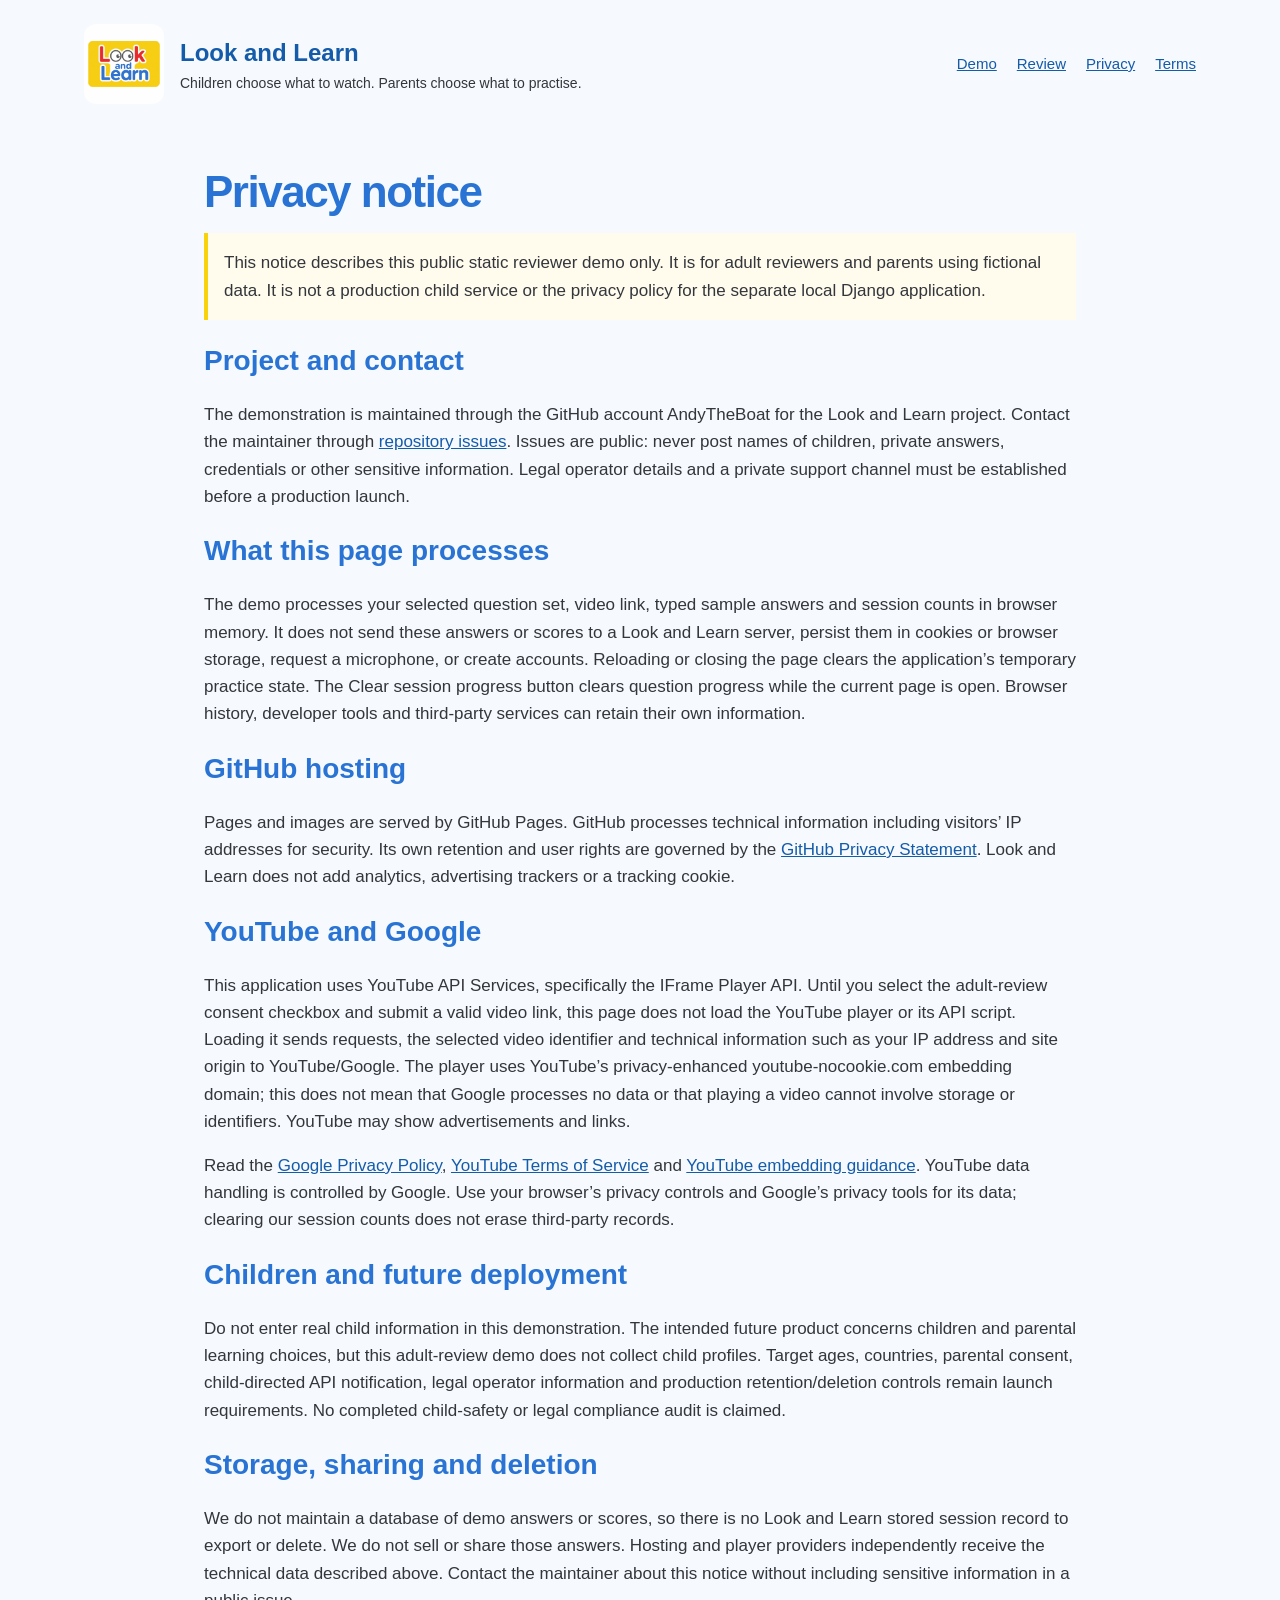
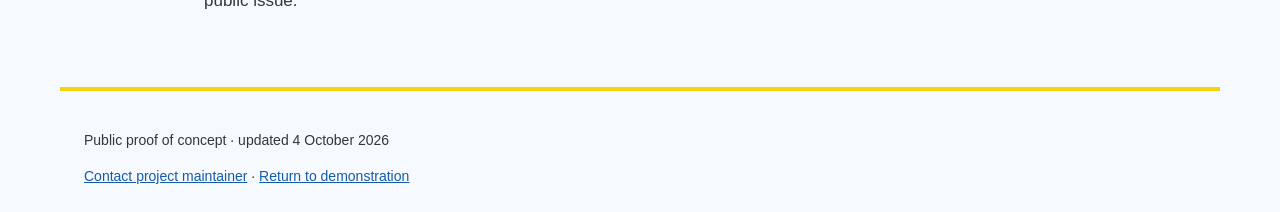
==== privacy.html @ 2f1a284d "Publish branded independent-question reviewer demonstration" ====
<!doctype html><html lang="en"><head><meta charset="utf-8"><meta name="viewport" content="width=device-width,initial-scale=1"><meta name="referrer" content="strict-origin-when-cross-origin"><title>Privacy notice — Look and Learn</title><link rel="stylesheet" href="style.css"></head><body><header class="wrap"><a class="identity" href="index.html"><img src="assets/logo.png" alt="Look and Learn" width="80" height="80"><span>Look and Learn<small>Children choose what to watch. Parents choose what to practise.</small></span></a><nav><a href="index.html#demo">Demo</a><a href="review.html">Review</a><a href="privacy.html">Privacy</a><a href="terms.html">Terms</a></nav></header><main class="wrap prose"><h1>Privacy notice</h1>
<p class="notice">This notice describes this public static reviewer demo only. It is for adult reviewers and parents using fictional data. It is not a production child service or the privacy policy for the separate local Django application.</p>
<h2>Project and contact</h2><p>The demonstration is maintained through the GitHub account AndyTheBoat for the Look and Learn project. Contact the maintainer through <a href="https://github.com/AndyTheBoat/LookandLearn.github.io/issues">repository issues</a>. Issues are public: never post names of children, private answers, credentials or other sensitive information. Legal operator details and a private support channel must be established before a production launch.</p>
<h2>What this page processes</h2><p>The demo processes your selected question set, video link, typed sample answers and session counts in browser memory. It does not send these answers or scores to a Look and Learn server, persist them in cookies or browser storage, request a microphone, or create accounts. Reloading or closing the page clears the application’s temporary practice state. The Clear session progress button clears question progress while the current page is open. Browser history, developer tools and third-party services can retain their own information.</p>
<h2>GitHub hosting</h2><p>Pages and images are served by GitHub Pages. GitHub processes technical information including visitors’ IP addresses for security. Its own retention and user rights are governed by the <a href="https://docs.github.com/en/site-policy/privacy-policies/github-general-privacy-statement">GitHub Privacy Statement</a>. Look and Learn does not add analytics, advertising trackers or a tracking cookie.</p>
<h2>YouTube and Google</h2><p>This application uses YouTube API Services, specifically the IFrame Player API. Until you select the adult-review consent checkbox and submit a valid video link, this page does not load the YouTube player or its API script. Loading it sends requests, the selected video identifier and technical information such as your IP address and site origin to YouTube/Google. The player uses YouTube’s privacy-enhanced youtube-nocookie.com embedding domain; this does not mean that Google processes no data or that playing a video cannot involve storage or identifiers. YouTube may show advertisements and links.</p><p>Read the <a href="https://policies.google.com/privacy">Google Privacy Policy</a>, <a href="https://www.youtube.com/t/terms">YouTube Terms of Service</a> and <a href="https://support.google.com/youtube/answer/171780">YouTube embedding guidance</a>. YouTube data handling is controlled by Google. Use your browser’s privacy controls and Google’s privacy tools for its data; clearing our session counts does not erase third-party records.</p>
<h2>Children and future deployment</h2><p>Do not enter real child information in this demonstration. The intended future product concerns children and parental learning choices, but this adult-review demo does not collect child profiles. Target ages, countries, parental consent, child-directed API notification, legal operator information and production retention/deletion controls remain launch requirements. No completed child-safety or legal compliance audit is claimed.</p>
<h2>Storage, sharing and deletion</h2><p>We do not maintain a database of demo answers or scores, so there is no Look and Learn stored session record to export or delete. We do not sell or share those answers. Hosting and player providers independently receive the technical data described above. Contact the maintainer about this notice without including sensitive information in a public issue.</p>
</main><footer class="wrap"><p>Public proof of concept · updated 4 October 2026</p><a href="https://github.com/AndyTheBoat/LookandLearn.github.io/issues">Contact project maintainer</a> · <a href="index.html">Return to demonstration</a></footer></body></html>
---- style.css ----
:root{--blue:#2873d3;--yellow:#f8d20b;--red:#ec2527;--ink:#33363b;--line:#d7e2ef}*{box-sizing:border-box}html{scroll-behavior:smooth}body{margin:0;background:#f6f9fd;color:var(--ink);font:17px/1.6 'Trebuchet MS',Arial,sans-serif}.wrap{max-width:1160px;margin:auto;padding:24px}header{display:flex;align-items:center;justify-content:space-between;gap:24px}.identity{display:flex;align-items:center;gap:16px;text-decoration:none;font-weight:bold;font-size:24px}.identity img{object-fit:contain;border-radius:12px}.identity small{display:block;font-size:14px;font-weight:normal;color:var(--ink)}a{color:#145baa}nav,footer div{display:flex;gap:20px;flex-wrap:wrap}nav a{font-size:15px}.hero{padding:36px 0 28px;max-width:880px}h1{font-size:clamp(36px,5.5vw,66px);line-height:1.1;letter-spacing:-1.5px;margin:16px 0;color:var(--blue)}h2{font-size:28px;line-height:1.25;color:var(--blue)}h3{line-height:1.3}.eyebrow{text-transform:uppercase;font-size:12px;letter-spacing:1.4px;font-weight:bold;color:#5b6270}.button,button{display:inline-block;border:0;border-radius:9px;background:var(--blue);color:white;padding:12px 18px;font:700 15px 'Trebuchet MS',sans-serif;cursor:pointer;text-decoration:none}.secondary{background:var(--yellow);color:var(--ink)}button:disabled{opacity:.5;cursor:default}.flow{display:flex;gap:12px;align-items:center;flex-wrap:wrap;margin:14px 0 32px}.flow span{background:white;border:1px solid var(--line);border-radius:8px;padding:12px 16px}.panel{padding:28px;background:white;border:1px solid var(--line);border-radius:16px;margin:24px 0}.columns{display:grid;grid-template-columns:1fr 1fr;gap:24px;margin:24px 0}label{display:block;font-weight:bold;margin-bottom:8px}input[type=text],select{width:100%;padding:12px;border:1px solid #9daec3;border-radius:8px;background:white;font:inherit;color:var(--ink)}.input-row{display:flex;gap:12px}.input-row input{flex:1;min-width:0}.hint{font-size:14px;color:#576170}.consent{font-size:14px;font-weight:normal}.consent input{margin-right:8px}.learning-grid{display:grid;grid-template-columns:minmax(0,1.6fr) minmax(260px,1fr);gap:24px;margin-top:24px}#player-shell{width:100%;aspect-ratio:16/9;min-height:200px;background:#edf3fa;display:grid;place-items:center}#player{width:100%;height:100%;min-height:200px;border:0}#player p{text-align:center;margin-top:60px}.practice{padding:20px;background:#fffbed;border:1px solid #efdea0;border-radius:12px}.practice button,.practice input{margin-top:12px}#feedback{font-weight:bold}footer{font-size:14px;border-top:4px solid var(--yellow);margin-top:32px!important}footer div{margin-top:12px}.prose{max-width:920px}.prose h1{font-size:44px}.notice{background:#fffbed;border-left:4px solid var(--yellow);padding:16px}table{border-collapse:collapse;width:100%;font-size:15px}th,td{text-align:left;border-bottom:1px solid var(--line);padding:10px}svg{width:100%;height:auto}.architecture{overflow:auto}.architecture svg{min-width:650px}:focus-visible{outline:3px solid var(--blue);outline-offset:3px}[hidden]{display:none!important}@media(max-width:800px){header{align-items:flex-start;flex-direction:column}.learning-grid,.columns{grid-template-columns:1fr}.panel{padding:18px}.wrap{padding:18px}.input-row{flex-direction:column}.identity{font-size:20px}.identity img{width:66px;height:66px}.identity small{max-width:280px}nav{gap:16px}h1{letter-spacing:-.7px}}
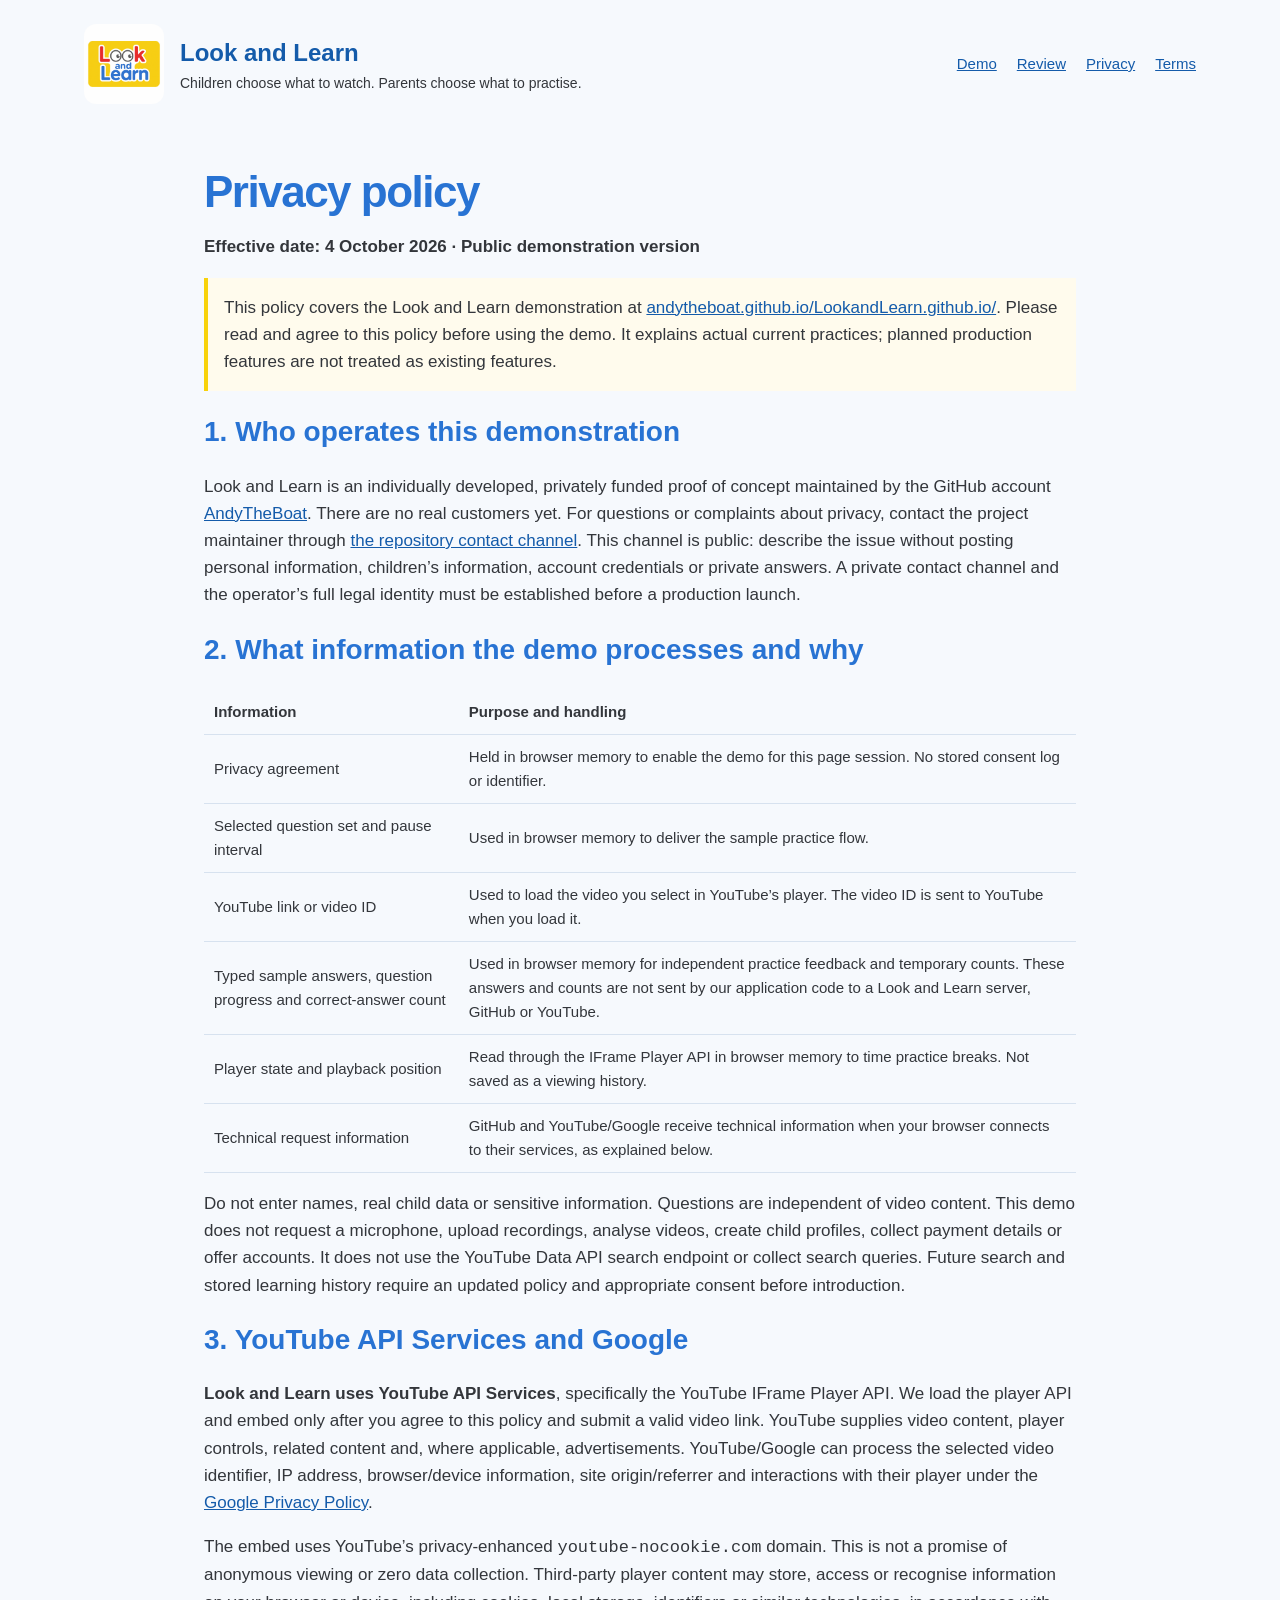
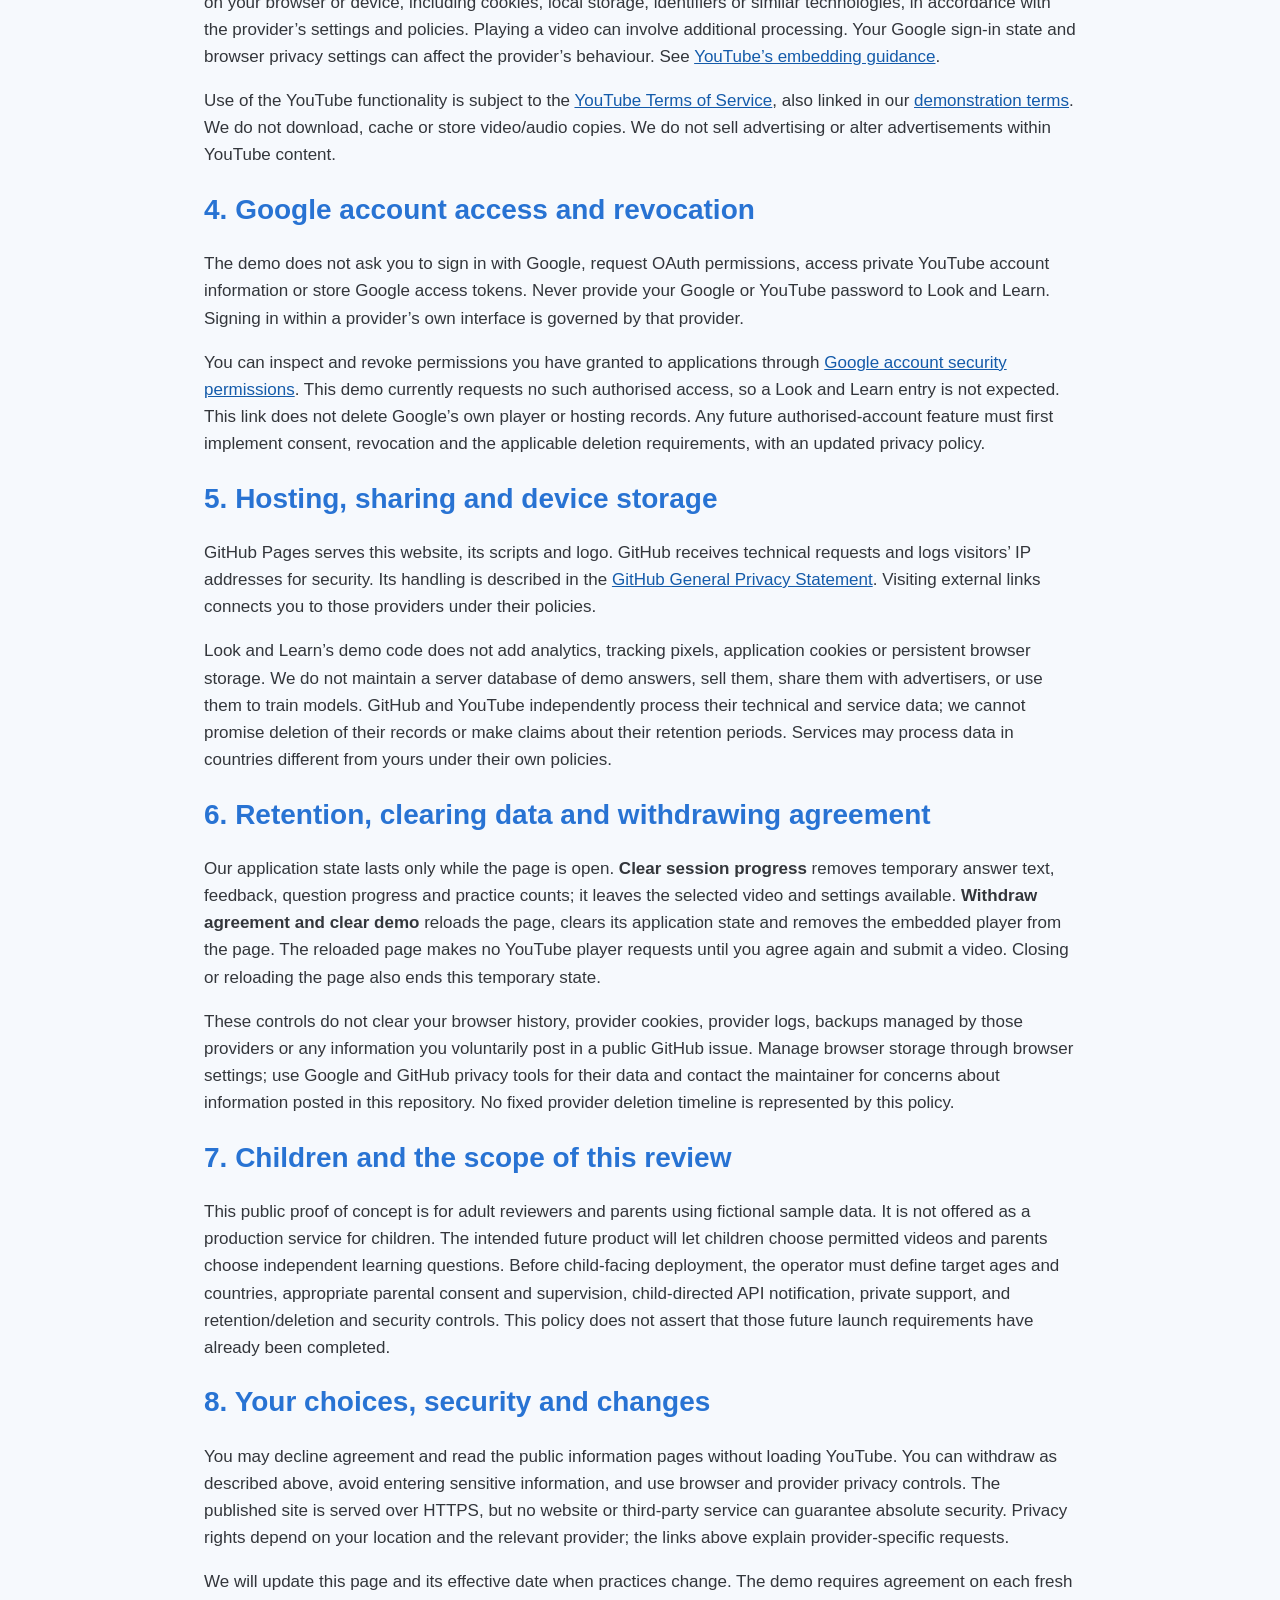
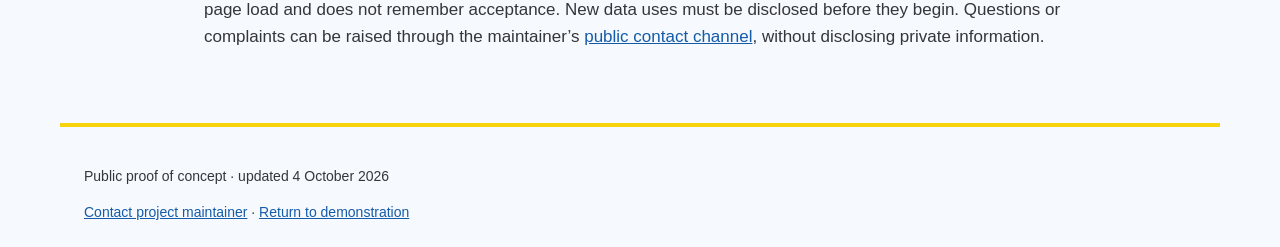
==== commit b960b668: "Clarify privacy practices and require session-only privacy agreement" ====
--- a/privacy.html
+++ b/privacy.html
@@ -1,9 +1,17 @@
-<!doctype html><html lang="en"><head><meta charset="utf-8"><meta name="viewport" content="width=device-width,initial-scale=1"><meta name="referrer" content="strict-origin-when-cross-origin"><title>Privacy notice — Look and Learn</title><link rel="stylesheet" href="style.css"></head><body><header class="wrap"><a class="identity" href="index.html"><img src="assets/logo.png" alt="Look and Learn" width="80" height="80"><span>Look and Learn<small>Children choose what to watch. Parents choose what to practise.</small></span></a><nav><a href="index.html#demo">Demo</a><a href="review.html">Review</a><a href="privacy.html">Privacy</a><a href="terms.html">Terms</a></nav></header><main class="wrap prose"><h1>Privacy notice</h1>
-<p class="notice">This notice describes this public static reviewer demo only. It is for adult reviewers and parents using fictional data. It is not a production child service or the privacy policy for the separate local Django application.</p>
-<h2>Project and contact</h2><p>The demonstration is maintained through the GitHub account AndyTheBoat for the Look and Learn project. Contact the maintainer through <a href="https://github.com/AndyTheBoat/LookandLearn.github.io/issues">repository issues</a>. Issues are public: never post names of children, private answers, credentials or other sensitive information. Legal operator details and a private support channel must be established before a production launch.</p>
-<h2>What this page processes</h2><p>The demo processes your selected question set, video link, typed sample answers and session counts in browser memory. It does not send these answers or scores to a Look and Learn server, persist them in cookies or browser storage, request a microphone, or create accounts. Reloading or closing the page clears the application’s temporary practice state. The Clear session progress button clears question progress while the current page is open. Browser history, developer tools and third-party services can retain their own information.</p>
-<h2>GitHub hosting</h2><p>Pages and images are served by GitHub Pages. GitHub processes technical information including visitors’ IP addresses for security. Its own retention and user rights are governed by the <a href="https://docs.github.com/en/site-policy/privacy-policies/github-general-privacy-statement">GitHub Privacy Statement</a>. Look and Learn does not add analytics, advertising trackers or a tracking cookie.</p>
-<h2>YouTube and Google</h2><p>This application uses YouTube API Services, specifically the IFrame Player API. Until you select the adult-review consent checkbox and submit a valid video link, this page does not load the YouTube player or its API script. Loading it sends requests, the selected video identifier and technical information such as your IP address and site origin to YouTube/Google. The player uses YouTube’s privacy-enhanced youtube-nocookie.com embedding domain; this does not mean that Google processes no data or that playing a video cannot involve storage or identifiers. YouTube may show advertisements and links.</p><p>Read the <a href="https://policies.google.com/privacy">Google Privacy Policy</a>, <a href="https://www.youtube.com/t/terms">YouTube Terms of Service</a> and <a href="https://support.google.com/youtube/answer/171780">YouTube embedding guidance</a>. YouTube data handling is controlled by Google. Use your browser’s privacy controls and Google’s privacy tools for its data; clearing our session counts does not erase third-party records.</p>
-<h2>Children and future deployment</h2><p>Do not enter real child information in this demonstration. The intended future product concerns children and parental learning choices, but this adult-review demo does not collect child profiles. Target ages, countries, parental consent, child-directed API notification, legal operator information and production retention/deletion controls remain launch requirements. No completed child-safety or legal compliance audit is claimed.</p>
-<h2>Storage, sharing and deletion</h2><p>We do not maintain a database of demo answers or scores, so there is no Look and Learn stored session record to export or delete. We do not sell or share those answers. Hosting and player providers independently receive the technical data described above. Contact the maintainer about this notice without including sensitive information in a public issue.</p>
-</main><footer class="wrap"><p>Public proof of concept · updated 4 October 2026</p><a href="https://github.com/AndyTheBoat/LookandLearn.github.io/issues">Contact project maintainer</a> · <a href="index.html">Return to demonstration</a></footer></body></html>+<!doctype html><html lang="en"><head><meta charset="utf-8"><meta name="viewport" content="width=device-width,initial-scale=1"><meta name="referrer" content="strict-origin-when-cross-origin"><title>Privacy notice — Look and Learn</title><link rel="stylesheet" href="style.css"></head><body><header class="wrap"><a class="identity" href="index.html"><img src="assets/logo.png" alt="Look and Learn" width="80" height="80"><span>Look and Learn<small>Children choose what to watch. Parents choose what to practise.</small></span></a><nav><a href="index.html#demo">Demo</a><a href="review.html">Review</a><a href="privacy.html">Privacy</a><a href="terms.html">Terms</a></nav></header><main class="wrap prose"><h1>Privacy policy</h1><p><strong>Effective date: 4 October 2026 · Public demonstration version</strong></p>
+<p class="notice">This policy covers the Look and Learn demonstration at <a href="https://andytheboat.github.io/LookandLearn.github.io/">andytheboat.github.io/LookandLearn.github.io/</a>. Please read and agree to this policy before using the demo. It explains actual current practices; planned production features are not treated as existing features.</p>
+<h2>1. Who operates this demonstration</h2><p>Look and Learn is an individually developed, privately funded proof of concept maintained by the GitHub account <a href="https://github.com/AndyTheBoat">AndyTheBoat</a>. There are no real customers yet. For questions or complaints about privacy, contact the project maintainer through <a href="https://github.com/AndyTheBoat/LookandLearn.github.io/issues">the repository contact channel</a>. This channel is public: describe the issue without posting personal information, children’s information, account credentials or private answers. A private contact channel and the operator’s full legal identity must be established before a production launch.</p>
+<h2>2. What information the demo processes and why</h2><table><thead><tr><th>Information</th><th>Purpose and handling</th></tr></thead><tbody><tr><td>Privacy agreement</td><td>Held in browser memory to enable the demo for this page session. No stored consent log or identifier.</td></tr><tr><td>Selected question set and pause interval</td><td>Used in browser memory to deliver the sample practice flow.</td></tr><tr><td>YouTube link or video ID</td><td>Used to load the video you select in YouTube’s player. The video ID is sent to YouTube when you load it.</td></tr><tr><td>Typed sample answers, question progress and correct-answer count</td><td>Used in browser memory for independent practice feedback and temporary counts. These answers and counts are not sent by our application code to a Look and Learn server, GitHub or YouTube.</td></tr><tr><td>Player state and playback position</td><td>Read through the IFrame Player API in browser memory to time practice breaks. Not saved as a viewing history.</td></tr><tr><td>Technical request information</td><td>GitHub and YouTube/Google receive technical information when your browser connects to their services, as explained below.</td></tr></tbody></table>
+<p>Do not enter names, real child data or sensitive information. Questions are independent of video content. This demo does not request a microphone, upload recordings, analyse videos, create child profiles, collect payment details or offer accounts. It does not use the YouTube Data API search endpoint or collect search queries. Future search and stored learning history require an updated policy and appropriate consent before introduction.</p>
+<h2>3. YouTube API Services and Google</h2><p><strong>Look and Learn uses YouTube API Services</strong>, specifically the YouTube IFrame Player API. We load the player API and embed only after you agree to this policy and submit a valid video link. YouTube supplies video content, player controls, related content and, where applicable, advertisements. YouTube/Google can process the selected video identifier, IP address, browser/device information, site origin/referrer and interactions with their player under the <a href="https://policies.google.com/privacy">Google Privacy Policy</a>.</p>
+<p>The embed uses YouTube’s privacy-enhanced <code>youtube-nocookie.com</code> domain. This is not a promise of anonymous viewing or zero data collection. Third-party player content may store, access or recognise information on your browser or device, including cookies, local storage, identifiers or similar technologies, in accordance with the provider’s settings and policies. Playing a video can involve additional processing. Your Google sign-in state and browser privacy settings can affect the provider’s behaviour. See <a href="https://support.google.com/youtube/answer/171780">YouTube’s embedding guidance</a>.</p>
+<p>Use of the YouTube functionality is subject to the <a href="https://www.youtube.com/t/terms">YouTube Terms of Service</a>, also linked in our <a href="terms.html">demonstration terms</a>. We do not download, cache or store video/audio copies. We do not sell advertising or alter advertisements within YouTube content.</p>
+<h2>4. Google account access and revocation</h2><p>The demo does not ask you to sign in with Google, request OAuth permissions, access private YouTube account information or store Google access tokens. Never provide your Google or YouTube password to Look and Learn. Signing in within a provider’s own interface is governed by that provider.</p>
+<p>You can inspect and revoke permissions you have granted to applications through <a href="https://security.google.com/settings/security/permissions">Google account security permissions</a>. This demo currently requests no such authorised access, so a Look and Learn entry is not expected. This link does not delete Google’s own player or hosting records. Any future authorised-account feature must first implement consent, revocation and the applicable deletion requirements, with an updated privacy policy.</p>
+<h2>5. Hosting, sharing and device storage</h2><p>GitHub Pages serves this website, its scripts and logo. GitHub receives technical requests and logs visitors’ IP addresses for security. Its handling is described in the <a href="https://docs.github.com/en/site-policy/privacy-policies/github-general-privacy-statement">GitHub General Privacy Statement</a>. Visiting external links connects you to those providers under their policies.</p>
+<p>Look and Learn’s demo code does not add analytics, tracking pixels, application cookies or persistent browser storage. We do not maintain a server database of demo answers, sell them, share them with advertisers, or use them to train models. GitHub and YouTube independently process their technical and service data; we cannot promise deletion of their records or make claims about their retention periods. Services may process data in countries different from yours under their own policies.</p>
+<h2>6. Retention, clearing data and withdrawing agreement</h2><p>Our application state lasts only while the page is open. <strong>Clear session progress</strong> removes temporary answer text, feedback, question progress and practice counts; it leaves the selected video and settings available. <strong>Withdraw agreement and clear demo</strong> reloads the page, clears its application state and removes the embedded player from the page. The reloaded page makes no YouTube player requests until you agree again and submit a video. Closing or reloading the page also ends this temporary state.</p>
+<p>These controls do not clear your browser history, provider cookies, provider logs, backups managed by those providers or any information you voluntarily post in a public GitHub issue. Manage browser storage through browser settings; use Google and GitHub privacy tools for their data and contact the maintainer for concerns about information posted in this repository. No fixed provider deletion timeline is represented by this policy.</p>
+<h2>7. Children and the scope of this review</h2><p>This public proof of concept is for adult reviewers and parents using fictional sample data. It is not offered as a production service for children. The intended future product will let children choose permitted videos and parents choose independent learning questions. Before child-facing deployment, the operator must define target ages and countries, appropriate parental consent and supervision, child-directed API notification, private support, and retention/deletion and security controls. This policy does not assert that those future launch requirements have already been completed.</p>
+<h2>8. Your choices, security and changes</h2><p>You may decline agreement and read the public information pages without loading YouTube. You can withdraw as described above, avoid entering sensitive information, and use browser and provider privacy controls. The published site is served over HTTPS, but no website or third-party service can guarantee absolute security. Privacy rights depend on your location and the relevant provider; the links above explain provider-specific requests.</p>
+<p>We will update this page and its effective date when practices change. The demo requires agreement on each fresh page load and does not remember acceptance. New data uses must be disclosed before they begin. Questions or complaints can be raised through the maintainer’s <a href="https://github.com/AndyTheBoat/LookandLearn.github.io/issues">public contact channel</a>, without disclosing private information.</p></main><footer class="wrap"><p>Public proof of concept · updated 4 October 2026</p><a href="https://github.com/AndyTheBoat/LookandLearn.github.io/issues">Contact project maintainer</a> · <a href="index.html">Return to demonstration</a></footer></body></html>
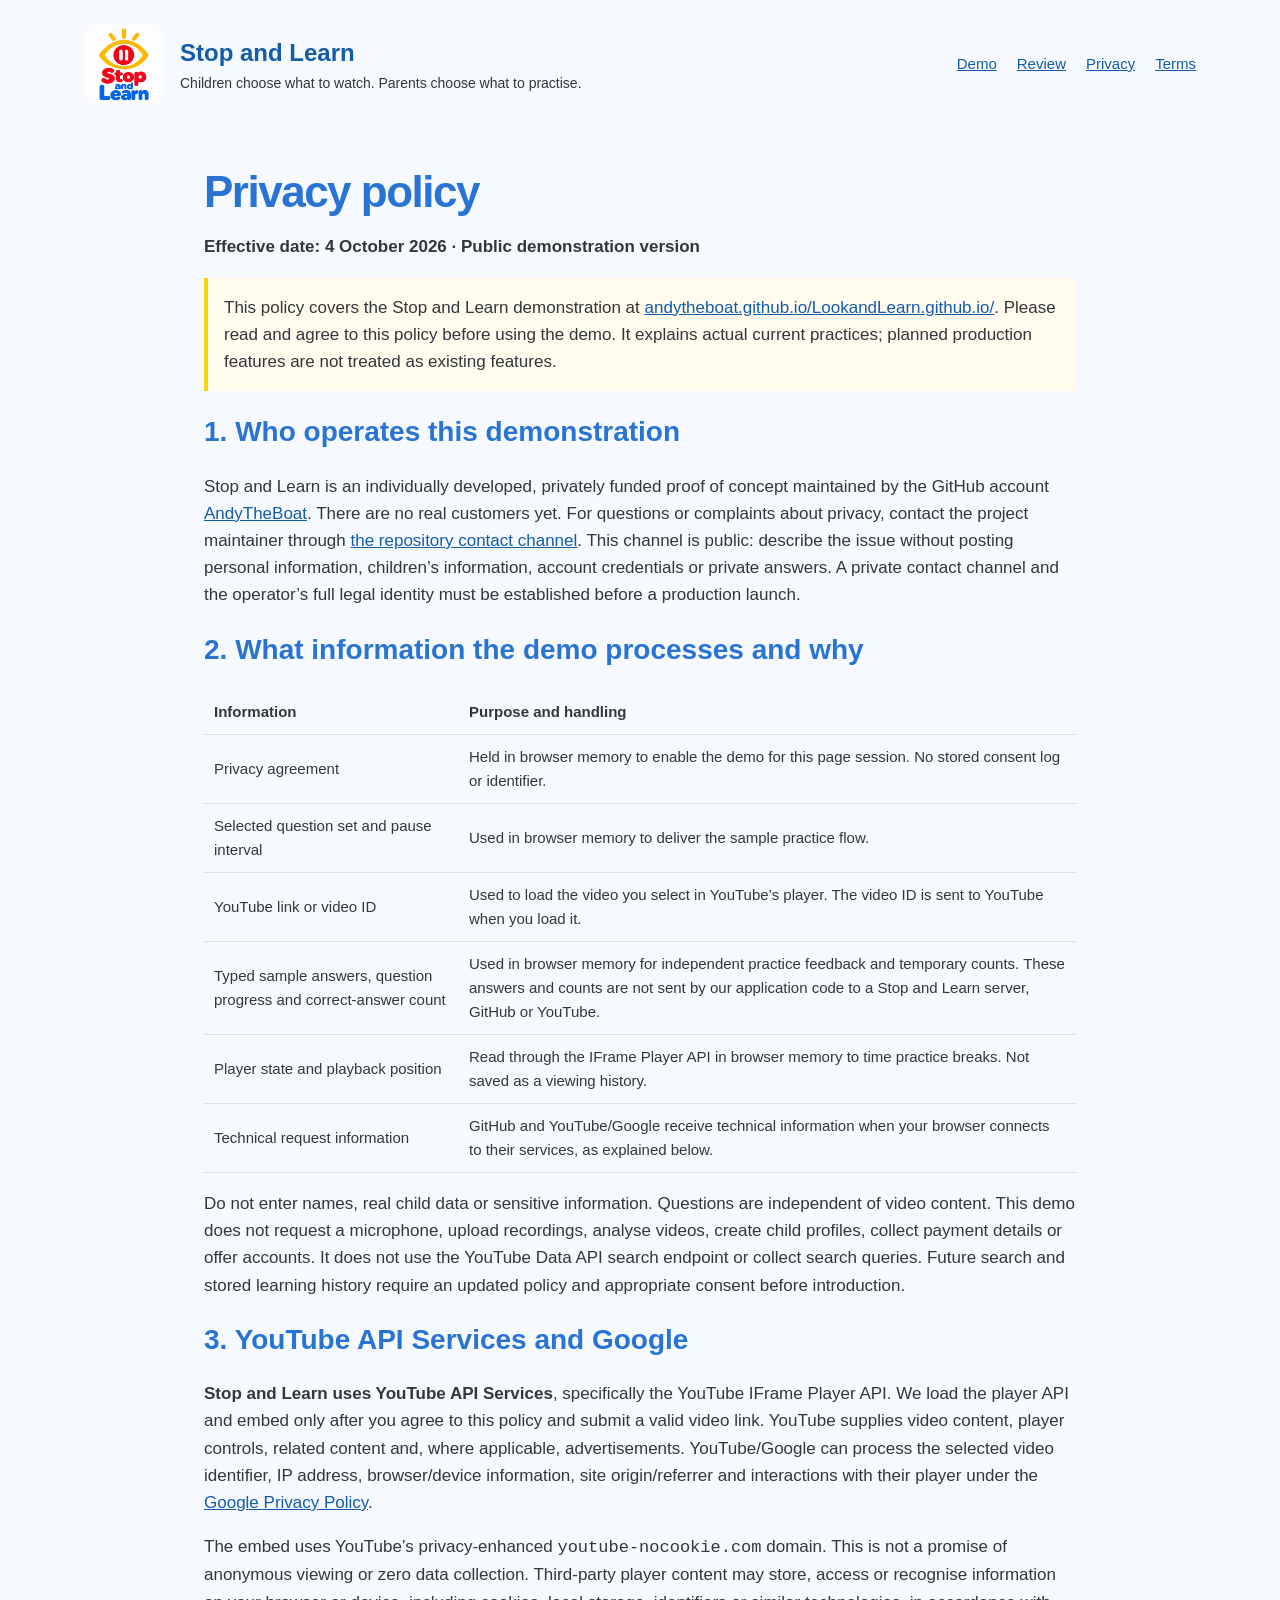
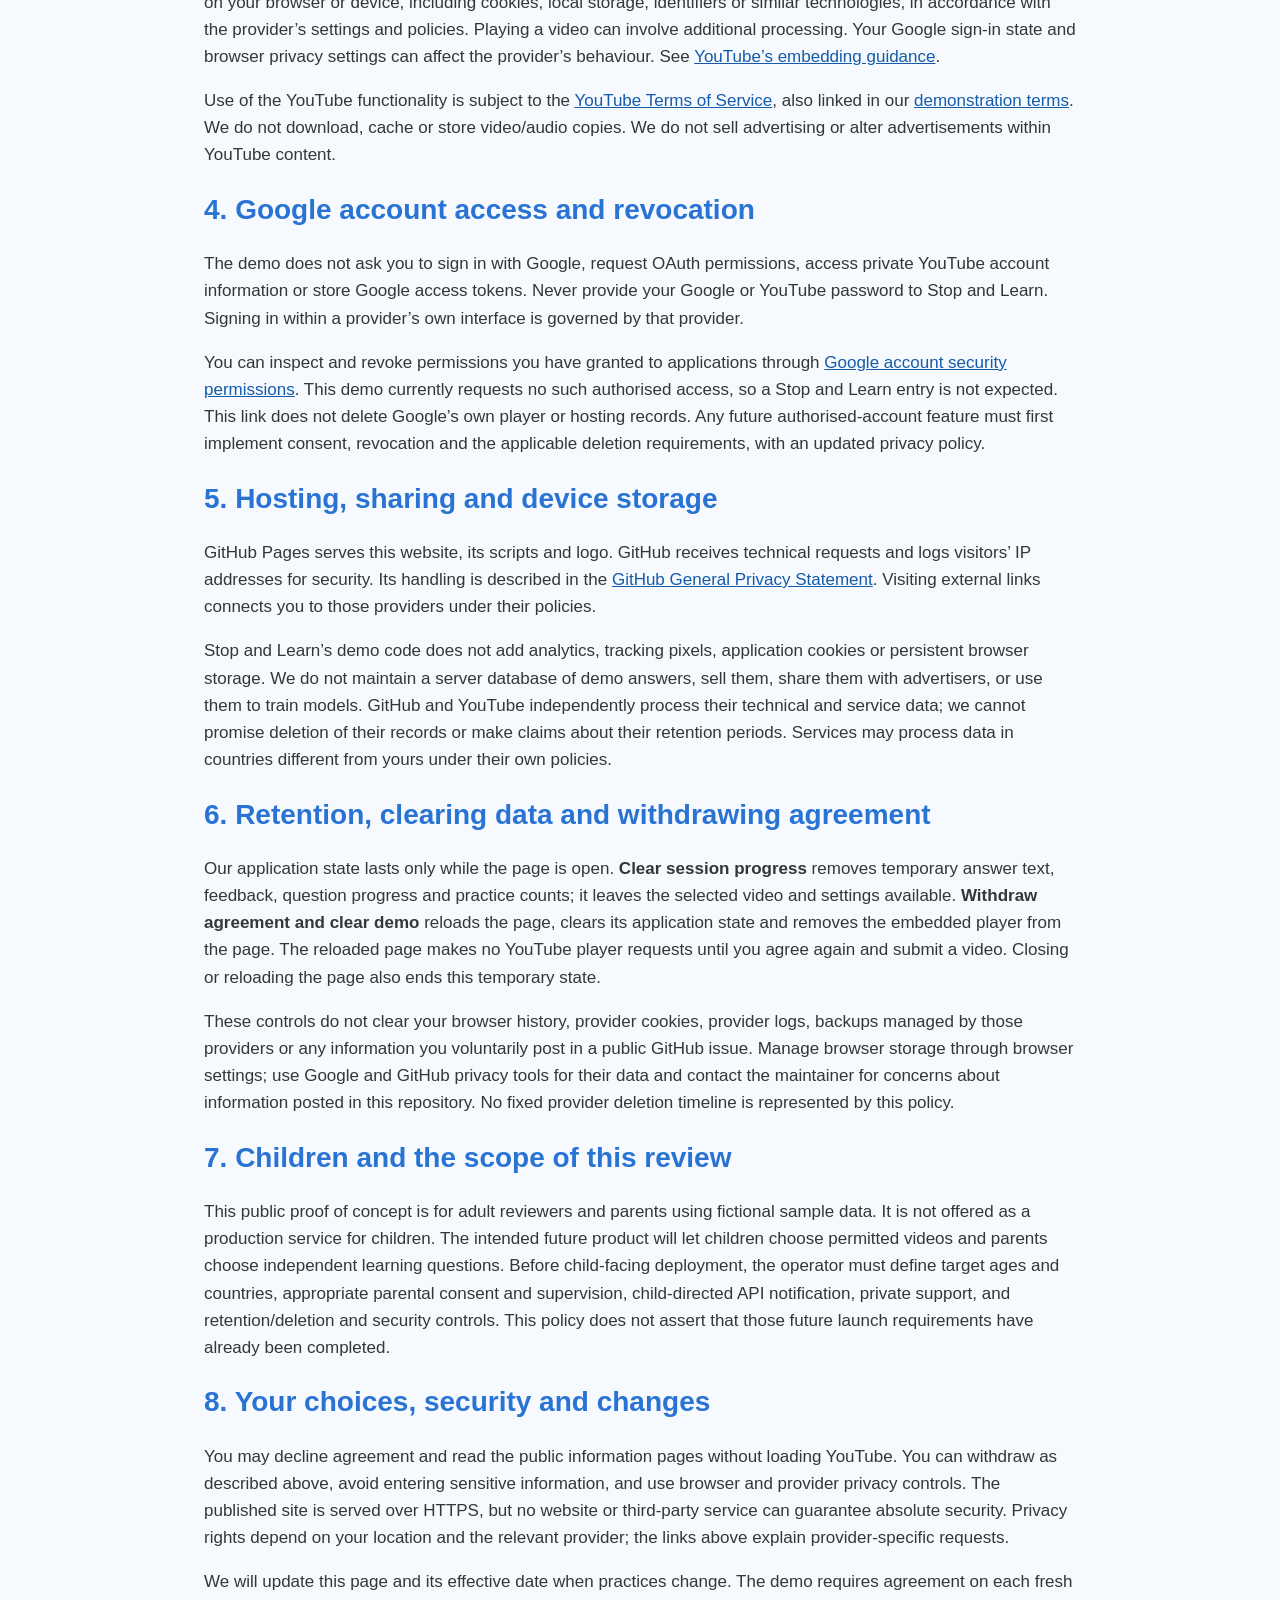
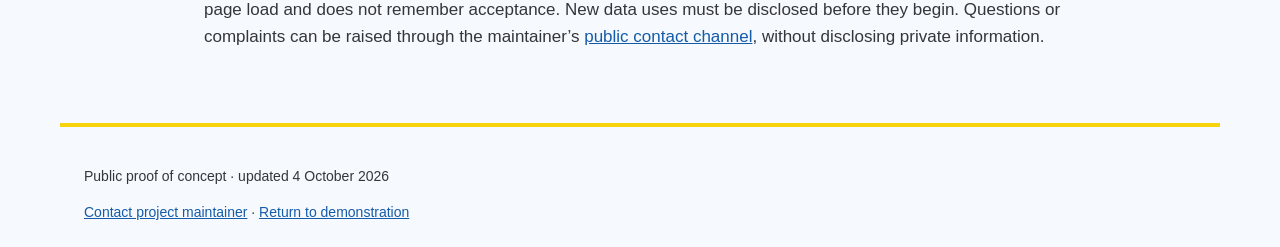
==== commit 00b04df8: "Rebrand public demo as Stop and Learn" ====
--- a/privacy.html
+++ b/privacy.html
@@ -1,15 +1,15 @@
-<!doctype html><html lang="en"><head><meta charset="utf-8"><meta name="viewport" content="width=device-width,initial-scale=1"><meta name="referrer" content="strict-origin-when-cross-origin"><title>Privacy notice — Look and Learn</title><link rel="stylesheet" href="style.css"></head><body><header class="wrap"><a class="identity" href="index.html"><img src="assets/logo.png" alt="Look and Learn" width="80" height="80"><span>Look and Learn<small>Children choose what to watch. Parents choose what to practise.</small></span></a><nav><a href="index.html#demo">Demo</a><a href="review.html">Review</a><a href="privacy.html">Privacy</a><a href="terms.html">Terms</a></nav></header><main class="wrap prose"><h1>Privacy policy</h1><p><strong>Effective date: 4 October 2026 · Public demonstration version</strong></p>
-<p class="notice">This policy covers the Look and Learn demonstration at <a href="https://andytheboat.github.io/LookandLearn.github.io/">andytheboat.github.io/LookandLearn.github.io/</a>. Please read and agree to this policy before using the demo. It explains actual current practices; planned production features are not treated as existing features.</p>
-<h2>1. Who operates this demonstration</h2><p>Look and Learn is an individually developed, privately funded proof of concept maintained by the GitHub account <a href="https://github.com/AndyTheBoat">AndyTheBoat</a>. There are no real customers yet. For questions or complaints about privacy, contact the project maintainer through <a href="https://github.com/AndyTheBoat/LookandLearn.github.io/issues">the repository contact channel</a>. This channel is public: describe the issue without posting personal information, children’s information, account credentials or private answers. A private contact channel and the operator’s full legal identity must be established before a production launch.</p>
-<h2>2. What information the demo processes and why</h2><table><thead><tr><th>Information</th><th>Purpose and handling</th></tr></thead><tbody><tr><td>Privacy agreement</td><td>Held in browser memory to enable the demo for this page session. No stored consent log or identifier.</td></tr><tr><td>Selected question set and pause interval</td><td>Used in browser memory to deliver the sample practice flow.</td></tr><tr><td>YouTube link or video ID</td><td>Used to load the video you select in YouTube’s player. The video ID is sent to YouTube when you load it.</td></tr><tr><td>Typed sample answers, question progress and correct-answer count</td><td>Used in browser memory for independent practice feedback and temporary counts. These answers and counts are not sent by our application code to a Look and Learn server, GitHub or YouTube.</td></tr><tr><td>Player state and playback position</td><td>Read through the IFrame Player API in browser memory to time practice breaks. Not saved as a viewing history.</td></tr><tr><td>Technical request information</td><td>GitHub and YouTube/Google receive technical information when your browser connects to their services, as explained below.</td></tr></tbody></table>
+<!doctype html><html lang="en"><head><meta charset="utf-8"><meta name="viewport" content="width=device-width,initial-scale=1"><meta name="referrer" content="strict-origin-when-cross-origin"><title>Privacy notice — Stop and Learn</title><link rel="stylesheet" href="style.css"></head><body><header class="wrap"><a class="identity" href="index.html"><img src="assets/logo.png" alt="Stop and Learn" width="80" height="80"><span>Stop and Learn<small>Children choose what to watch. Parents choose what to practise.</small></span></a><nav><a href="index.html#demo">Demo</a><a href="review.html">Review</a><a href="privacy.html">Privacy</a><a href="terms.html">Terms</a></nav></header><main class="wrap prose"><h1>Privacy policy</h1><p><strong>Effective date: 4 October 2026 · Public demonstration version</strong></p>
+<p class="notice">This policy covers the Stop and Learn demonstration at <a href="https://andytheboat.github.io/LookandLearn.github.io/">andytheboat.github.io/LookandLearn.github.io/</a>. Please read and agree to this policy before using the demo. It explains actual current practices; planned production features are not treated as existing features.</p>
+<h2>1. Who operates this demonstration</h2><p>Stop and Learn is an individually developed, privately funded proof of concept maintained by the GitHub account <a href="https://github.com/AndyTheBoat">AndyTheBoat</a>. There are no real customers yet. For questions or complaints about privacy, contact the project maintainer through <a href="https://github.com/AndyTheBoat/LookandLearn.github.io/issues">the repository contact channel</a>. This channel is public: describe the issue without posting personal information, children’s information, account credentials or private answers. A private contact channel and the operator’s full legal identity must be established before a production launch.</p>
+<h2>2. What information the demo processes and why</h2><table><thead><tr><th>Information</th><th>Purpose and handling</th></tr></thead><tbody><tr><td>Privacy agreement</td><td>Held in browser memory to enable the demo for this page session. No stored consent log or identifier.</td></tr><tr><td>Selected question set and pause interval</td><td>Used in browser memory to deliver the sample practice flow.</td></tr><tr><td>YouTube link or video ID</td><td>Used to load the video you select in YouTube’s player. The video ID is sent to YouTube when you load it.</td></tr><tr><td>Typed sample answers, question progress and correct-answer count</td><td>Used in browser memory for independent practice feedback and temporary counts. These answers and counts are not sent by our application code to a Stop and Learn server, GitHub or YouTube.</td></tr><tr><td>Player state and playback position</td><td>Read through the IFrame Player API in browser memory to time practice breaks. Not saved as a viewing history.</td></tr><tr><td>Technical request information</td><td>GitHub and YouTube/Google receive technical information when your browser connects to their services, as explained below.</td></tr></tbody></table>
 <p>Do not enter names, real child data or sensitive information. Questions are independent of video content. This demo does not request a microphone, upload recordings, analyse videos, create child profiles, collect payment details or offer accounts. It does not use the YouTube Data API search endpoint or collect search queries. Future search and stored learning history require an updated policy and appropriate consent before introduction.</p>
-<h2>3. YouTube API Services and Google</h2><p><strong>Look and Learn uses YouTube API Services</strong>, specifically the YouTube IFrame Player API. We load the player API and embed only after you agree to this policy and submit a valid video link. YouTube supplies video content, player controls, related content and, where applicable, advertisements. YouTube/Google can process the selected video identifier, IP address, browser/device information, site origin/referrer and interactions with their player under the <a href="https://policies.google.com/privacy">Google Privacy Policy</a>.</p>
+<h2>3. YouTube API Services and Google</h2><p><strong>Stop and Learn uses YouTube API Services</strong>, specifically the YouTube IFrame Player API. We load the player API and embed only after you agree to this policy and submit a valid video link. YouTube supplies video content, player controls, related content and, where applicable, advertisements. YouTube/Google can process the selected video identifier, IP address, browser/device information, site origin/referrer and interactions with their player under the <a href="https://policies.google.com/privacy">Google Privacy Policy</a>.</p>
 <p>The embed uses YouTube’s privacy-enhanced <code>youtube-nocookie.com</code> domain. This is not a promise of anonymous viewing or zero data collection. Third-party player content may store, access or recognise information on your browser or device, including cookies, local storage, identifiers or similar technologies, in accordance with the provider’s settings and policies. Playing a video can involve additional processing. Your Google sign-in state and browser privacy settings can affect the provider’s behaviour. See <a href="https://support.google.com/youtube/answer/171780">YouTube’s embedding guidance</a>.</p>
 <p>Use of the YouTube functionality is subject to the <a href="https://www.youtube.com/t/terms">YouTube Terms of Service</a>, also linked in our <a href="terms.html">demonstration terms</a>. We do not download, cache or store video/audio copies. We do not sell advertising or alter advertisements within YouTube content.</p>
-<h2>4. Google account access and revocation</h2><p>The demo does not ask you to sign in with Google, request OAuth permissions, access private YouTube account information or store Google access tokens. Never provide your Google or YouTube password to Look and Learn. Signing in within a provider’s own interface is governed by that provider.</p>
-<p>You can inspect and revoke permissions you have granted to applications through <a href="https://security.google.com/settings/security/permissions">Google account security permissions</a>. This demo currently requests no such authorised access, so a Look and Learn entry is not expected. This link does not delete Google’s own player or hosting records. Any future authorised-account feature must first implement consent, revocation and the applicable deletion requirements, with an updated privacy policy.</p>
+<h2>4. Google account access and revocation</h2><p>The demo does not ask you to sign in with Google, request OAuth permissions, access private YouTube account information or store Google access tokens. Never provide your Google or YouTube password to Stop and Learn. Signing in within a provider’s own interface is governed by that provider.</p>
+<p>You can inspect and revoke permissions you have granted to applications through <a href="https://security.google.com/settings/security/permissions">Google account security permissions</a>. This demo currently requests no such authorised access, so a Stop and Learn entry is not expected. This link does not delete Google’s own player or hosting records. Any future authorised-account feature must first implement consent, revocation and the applicable deletion requirements, with an updated privacy policy.</p>
 <h2>5. Hosting, sharing and device storage</h2><p>GitHub Pages serves this website, its scripts and logo. GitHub receives technical requests and logs visitors’ IP addresses for security. Its handling is described in the <a href="https://docs.github.com/en/site-policy/privacy-policies/github-general-privacy-statement">GitHub General Privacy Statement</a>. Visiting external links connects you to those providers under their policies.</p>
-<p>Look and Learn’s demo code does not add analytics, tracking pixels, application cookies or persistent browser storage. We do not maintain a server database of demo answers, sell them, share them with advertisers, or use them to train models. GitHub and YouTube independently process their technical and service data; we cannot promise deletion of their records or make claims about their retention periods. Services may process data in countries different from yours under their own policies.</p>
+<p>Stop and Learn’s demo code does not add analytics, tracking pixels, application cookies or persistent browser storage. We do not maintain a server database of demo answers, sell them, share them with advertisers, or use them to train models. GitHub and YouTube independently process their technical and service data; we cannot promise deletion of their records or make claims about their retention periods. Services may process data in countries different from yours under their own policies.</p>
 <h2>6. Retention, clearing data and withdrawing agreement</h2><p>Our application state lasts only while the page is open. <strong>Clear session progress</strong> removes temporary answer text, feedback, question progress and practice counts; it leaves the selected video and settings available. <strong>Withdraw agreement and clear demo</strong> reloads the page, clears its application state and removes the embedded player from the page. The reloaded page makes no YouTube player requests until you agree again and submit a video. Closing or reloading the page also ends this temporary state.</p>
 <p>These controls do not clear your browser history, provider cookies, provider logs, backups managed by those providers or any information you voluntarily post in a public GitHub issue. Manage browser storage through browser settings; use Google and GitHub privacy tools for their data and contact the maintainer for concerns about information posted in this repository. No fixed provider deletion timeline is represented by this policy.</p>
 <h2>7. Children and the scope of this review</h2><p>This public proof of concept is for adult reviewers and parents using fictional sample data. It is not offered as a production service for children. The intended future product will let children choose permitted videos and parents choose independent learning questions. Before child-facing deployment, the operator must define target ages and countries, appropriate parental consent and supervision, child-directed API notification, private support, and retention/deletion and security controls. This policy does not assert that those future launch requirements have already been completed.</p>
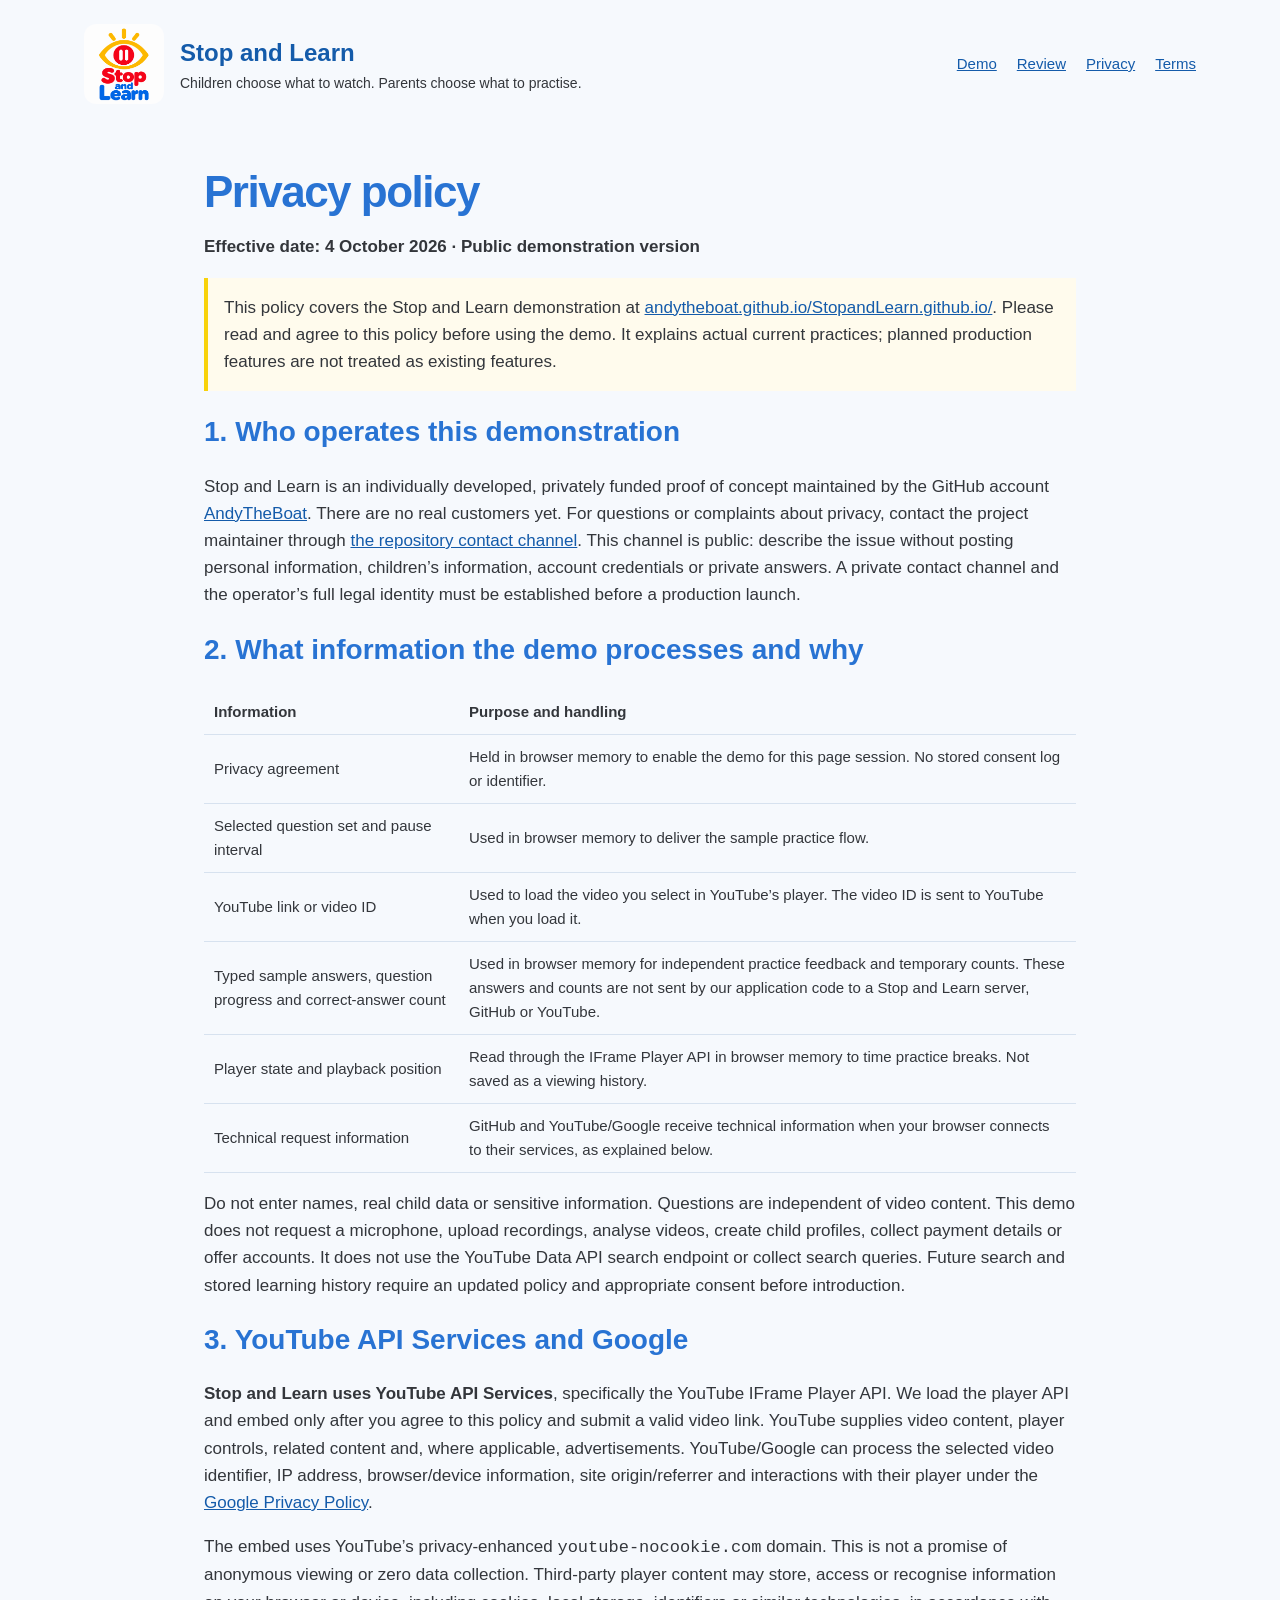
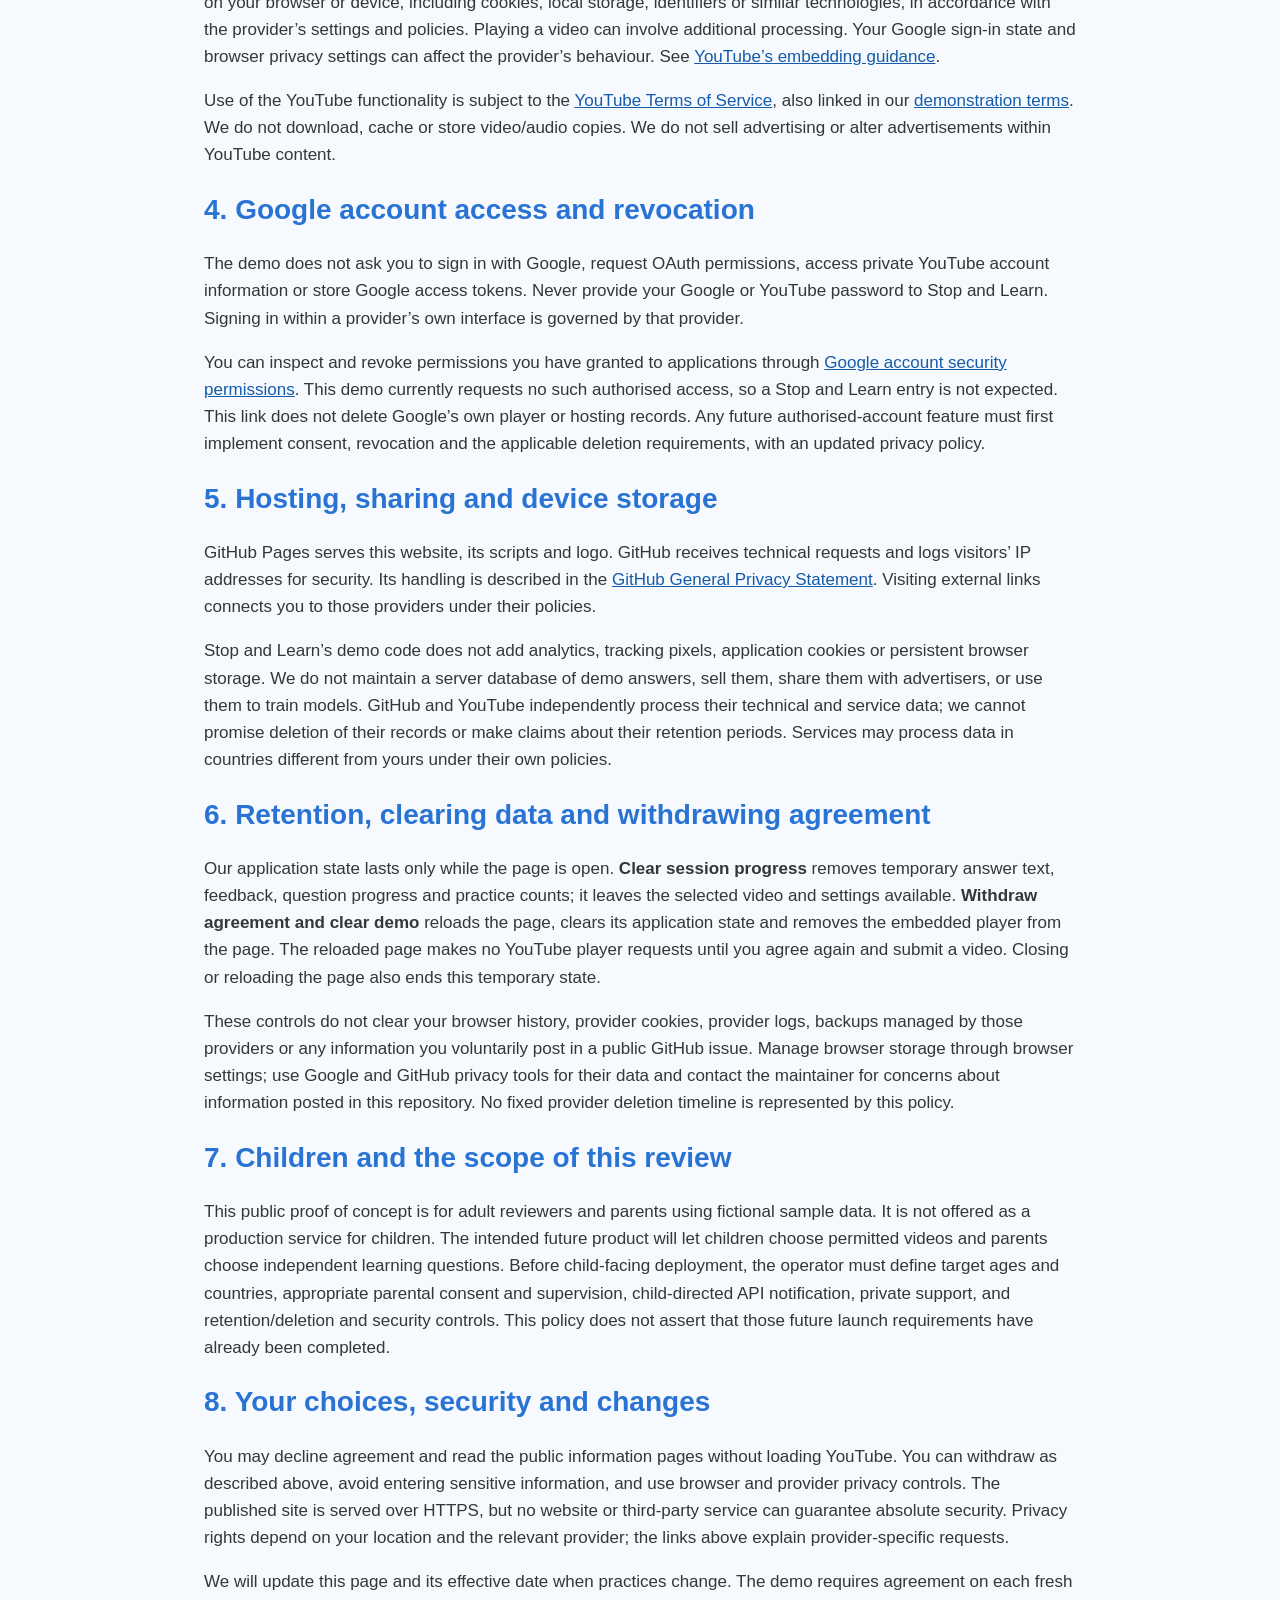
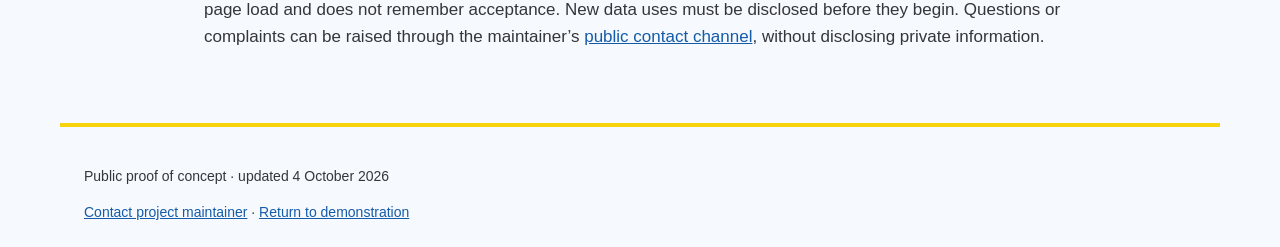
==== commit 6305c43a: "Update website and contact URLs for StopandLearn repository" ====
--- a/privacy.html
+++ b/privacy.html
@@ -1,6 +1,6 @@
-<!doctype html><html lang="en"><head><meta charset="utf-8"><meta name="viewport" content="width=device-width,initial-scale=1"><meta name="referrer" content="strict-origin-when-cross-origin"><title>Privacy notice — Stop and Learn</title><link rel="stylesheet" href="style.css"></head><body><header class="wrap"><a class="identity" href="index.html"><img src="assets/logo.png" alt="Stop and Learn" width="80" height="80"><span>Stop and Learn<small>Children choose what to watch. Parents choose what to practise.</small></span></a><nav><a href="index.html#demo">Demo</a><a href="review.html">Review</a><a href="privacy.html">Privacy</a><a href="terms.html">Terms</a></nav></header><main class="wrap prose"><h1>Privacy policy</h1><p><strong>Effective date: 4 October 2026 · Public demonstration version</strong></p>
-<p class="notice">This policy covers the Stop and Learn demonstration at <a href="https://andytheboat.github.io/LookandLearn.github.io/">andytheboat.github.io/LookandLearn.github.io/</a>. Please read and agree to this policy before using the demo. It explains actual current practices; planned production features are not treated as existing features.</p>
-<h2>1. Who operates this demonstration</h2><p>Stop and Learn is an individually developed, privately funded proof of concept maintained by the GitHub account <a href="https://github.com/AndyTheBoat">AndyTheBoat</a>. There are no real customers yet. For questions or complaints about privacy, contact the project maintainer through <a href="https://github.com/AndyTheBoat/LookandLearn.github.io/issues">the repository contact channel</a>. This channel is public: describe the issue without posting personal information, children’s information, account credentials or private answers. A private contact channel and the operator’s full legal identity must be established before a production launch.</p>
+<!doctype html><html lang="en"><head><meta charset="utf-8"><meta name="viewport" content="width=device-width,initial-scale=1"><meta name="referrer" content="strict-origin-when-cross-origin"><title>Privacy notice — Stop and Learn</title><link rel="stylesheet" href="style.css"></head><body><header class="wrap"><a class="identity" href="index.html"><img src="assets/stop-and-learn-logo.png" alt="Stop and Learn" width="80" height="80"><span>Stop and Learn<small>Children choose what to watch. Parents choose what to practise.</small></span></a><nav><a href="index.html#demo">Demo</a><a href="review.html">Review</a><a href="privacy.html">Privacy</a><a href="terms.html">Terms</a></nav></header><main class="wrap prose"><h1>Privacy policy</h1><p><strong>Effective date: 4 October 2026 · Public demonstration version</strong></p>
+<p class="notice">This policy covers the Stop and Learn demonstration at <a href="https://andytheboat.github.io/StopandLearn.github.io/">andytheboat.github.io/StopandLearn.github.io/</a>. Please read and agree to this policy before using the demo. It explains actual current practices; planned production features are not treated as existing features.</p>
+<h2>1. Who operates this demonstration</h2><p>Stop and Learn is an individually developed, privately funded proof of concept maintained by the GitHub account <a href="https://github.com/AndyTheBoat">AndyTheBoat</a>. There are no real customers yet. For questions or complaints about privacy, contact the project maintainer through <a href="https://github.com/AndyTheBoat/StopandLearn.github.io/issues">the repository contact channel</a>. This channel is public: describe the issue without posting personal information, children’s information, account credentials or private answers. A private contact channel and the operator’s full legal identity must be established before a production launch.</p>
 <h2>2. What information the demo processes and why</h2><table><thead><tr><th>Information</th><th>Purpose and handling</th></tr></thead><tbody><tr><td>Privacy agreement</td><td>Held in browser memory to enable the demo for this page session. No stored consent log or identifier.</td></tr><tr><td>Selected question set and pause interval</td><td>Used in browser memory to deliver the sample practice flow.</td></tr><tr><td>YouTube link or video ID</td><td>Used to load the video you select in YouTube’s player. The video ID is sent to YouTube when you load it.</td></tr><tr><td>Typed sample answers, question progress and correct-answer count</td><td>Used in browser memory for independent practice feedback and temporary counts. These answers and counts are not sent by our application code to a Stop and Learn server, GitHub or YouTube.</td></tr><tr><td>Player state and playback position</td><td>Read through the IFrame Player API in browser memory to time practice breaks. Not saved as a viewing history.</td></tr><tr><td>Technical request information</td><td>GitHub and YouTube/Google receive technical information when your browser connects to their services, as explained below.</td></tr></tbody></table>
 <p>Do not enter names, real child data or sensitive information. Questions are independent of video content. This demo does not request a microphone, upload recordings, analyse videos, create child profiles, collect payment details or offer accounts. It does not use the YouTube Data API search endpoint or collect search queries. Future search and stored learning history require an updated policy and appropriate consent before introduction.</p>
 <h2>3. YouTube API Services and Google</h2><p><strong>Stop and Learn uses YouTube API Services</strong>, specifically the YouTube IFrame Player API. We load the player API and embed only after you agree to this policy and submit a valid video link. YouTube supplies video content, player controls, related content and, where applicable, advertisements. YouTube/Google can process the selected video identifier, IP address, browser/device information, site origin/referrer and interactions with their player under the <a href="https://policies.google.com/privacy">Google Privacy Policy</a>.</p>
@@ -14,4 +14,4 @@
 <p>These controls do not clear your browser history, provider cookies, provider logs, backups managed by those providers or any information you voluntarily post in a public GitHub issue. Manage browser storage through browser settings; use Google and GitHub privacy tools for their data and contact the maintainer for concerns about information posted in this repository. No fixed provider deletion timeline is represented by this policy.</p>
 <h2>7. Children and the scope of this review</h2><p>This public proof of concept is for adult reviewers and parents using fictional sample data. It is not offered as a production service for children. The intended future product will let children choose permitted videos and parents choose independent learning questions. Before child-facing deployment, the operator must define target ages and countries, appropriate parental consent and supervision, child-directed API notification, private support, and retention/deletion and security controls. This policy does not assert that those future launch requirements have already been completed.</p>
 <h2>8. Your choices, security and changes</h2><p>You may decline agreement and read the public information pages without loading YouTube. You can withdraw as described above, avoid entering sensitive information, and use browser and provider privacy controls. The published site is served over HTTPS, but no website or third-party service can guarantee absolute security. Privacy rights depend on your location and the relevant provider; the links above explain provider-specific requests.</p>
-<p>We will update this page and its effective date when practices change. The demo requires agreement on each fresh page load and does not remember acceptance. New data uses must be disclosed before they begin. Questions or complaints can be raised through the maintainer’s <a href="https://github.com/AndyTheBoat/LookandLearn.github.io/issues">public contact channel</a>, without disclosing private information.</p></main><footer class="wrap"><p>Public proof of concept · updated 4 October 2026</p><a href="https://github.com/AndyTheBoat/LookandLearn.github.io/issues">Contact project maintainer</a> · <a href="index.html">Return to demonstration</a></footer></body></html>+<p>We will update this page and its effective date when practices change. The demo requires agreement on each fresh page load and does not remember acceptance. New data uses must be disclosed before they begin. Questions or complaints can be raised through the maintainer’s <a href="https://github.com/AndyTheBoat/StopandLearn.github.io/issues">public contact channel</a>, without disclosing private information.</p></main><footer class="wrap"><p>Public proof of concept · updated 4 October 2026</p><a href="https://github.com/AndyTheBoat/StopandLearn.github.io/issues">Contact project maintainer</a> · <a href="index.html">Return to demonstration</a></footer></body></html>
